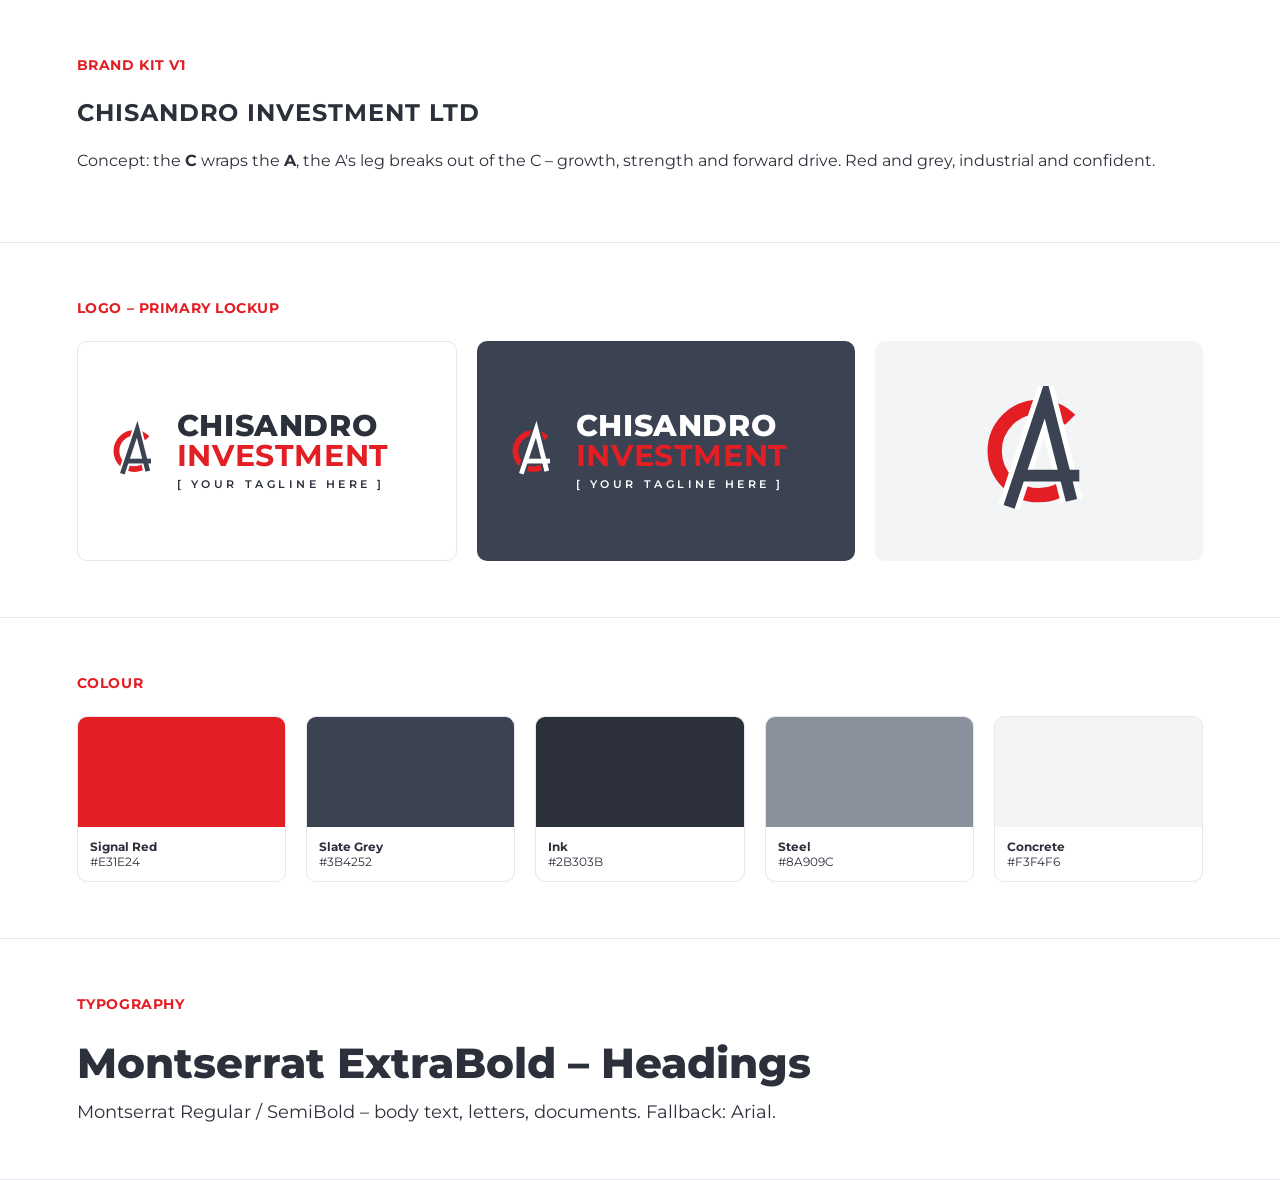
==== brand/brand-kit.html @ f700ce0a "Initial brand kit, letterhead, profile and website Co-Authored-By: Claude Sonnet 5.5 <noreply@anthro" ====
<!doctype html>
<html lang="en"><head><meta charset="utf-8"><meta name="viewport" content="width=device-width,initial-scale=1">
<title>Chisandro Investment LTD – Brand Kit</title>
<link href="https://fonts.googleapis.com/css2?family=Montserrat:wght@400;600;800&display=swap" rel="stylesheet">
<style>
:root{--red:#E31E24;--ink:#2B303B;--grey:#3B4252;--mid:#8A909C;--light:#F3F4F6}
*{box-sizing:border-box}body{margin:0;font-family:Montserrat,Arial,sans-serif;color:var(--ink);background:#fff}
section{padding:56px 6vw;border-bottom:1px solid #e5e7eb}
h1,h2{margin:0 0 24px;letter-spacing:.04em;text-transform:uppercase}h2{font-size:14px;color:var(--red)}
.row{display:flex;flex-wrap:wrap;gap:20px}
.box{flex:1 1 260px;min-height:220px;display:flex;align-items:center;justify-content:center;border-radius:10px;padding:30px}
.lock{display:flex;align-items:center;gap:16px}
.lock svg{width:90px;height:90px}
.name{font-weight:800;font-size:30px;line-height:1;letter-spacing:.02em}
.name b{color:var(--red)}
.sub{font-size:11px;letter-spacing:.32em;margin-top:6px;font-weight:600}
.sw{flex:1 1 150px;border-radius:10px;overflow:hidden;border:1px solid #e5e7eb}
.sw i{display:block;height:110px}.sw p{margin:0;padding:12px;font-size:12px}
</style></head><body>
<section><h2>Brand kit v1</h2><h1>Chisandro Investment LTD</h1><p>Concept: the <b>C</b> wraps the <b>A</b>, the A's leg breaks out of the C – growth, strength and forward drive. Red and grey, industrial and confident.</p></section>
<section><h2>Logo – primary lockup</h2>
<div class="row">
<div class="box" style="background:#fff;border:1px solid #e5e7eb">
 <div class="lock"><svg viewBox="0 0 200 200"><path d="M148 52 A68 68 0 1 0 148 148" fill="none" stroke="#E31E24" stroke-width="22"/><path d="M54 186 L110 18 L150 176" fill="none" stroke="#fff" stroke-width="34" stroke-miterlimit="10"/><path d="M54 186 L110 18 L150 176" fill="none" stroke="#3B4252" stroke-width="18" stroke-miterlimit="10"/><path d="M74 138 L162 138" stroke="#3B4252" stroke-width="18"/></svg>
 <div><div class="name">CHISANDRO <b>INVESTMENT</b></div><div class="sub">[ YOUR TAGLINE HERE ]</div></div></div></div>
<div class="box" style="background:var(--grey)">
 <div class="lock"><svg viewBox="0 0 200 200"><path d="M148 52 A68 68 0 1 0 148 148" fill="none" stroke="#E31E24" stroke-width="22"/><path d="M54 186 L110 18 L150 176" fill="none" stroke="#3B4252" stroke-width="34" stroke-miterlimit="10"/><path d="M54 186 L110 18 L150 176" fill="none" stroke="#fff" stroke-width="18" stroke-miterlimit="10"/><path d="M74 138 L162 138" stroke="#fff" stroke-width="18"/></svg>
 <div style="color:#fff"><div class="name">CHISANDRO <b>INVESTMENT</b></div><div class="sub">[ YOUR TAGLINE HERE ]</div></div></div></div>
<div class="box" style="background:var(--light)"><img src="logo-mark.svg" width="130" alt="mark"></div>
</div></section>
<section><h2>Colour</h2><div class="row">
<div class="sw"><i style="background:#E31E24"></i><p><b>Signal Red</b><br>#E31E24</p></div>
<div class="sw"><i style="background:#3B4252"></i><p><b>Slate Grey</b><br>#3B4252</p></div>
<div class="sw"><i style="background:#2B303B"></i><p><b>Ink</b><br>#2B303B</p></div>
<div class="sw"><i style="background:#8A909C"></i><p><b>Steel</b><br>#8A909C</p></div>
<div class="sw"><i style="background:#F3F4F6"></i><p><b>Concrete</b><br>#F3F4F6</p></div>
</div></section>
<section><h2>Typography</h2>
<p style="font-size:42px;font-weight:800;margin:0">Montserrat ExtraBold – Headings</p>
<p style="font-size:18px;margin:12px 0 0">Montserrat Regular / SemiBold – body text, letters, documents. Fallback: Arial.</p></section>
</body></html>
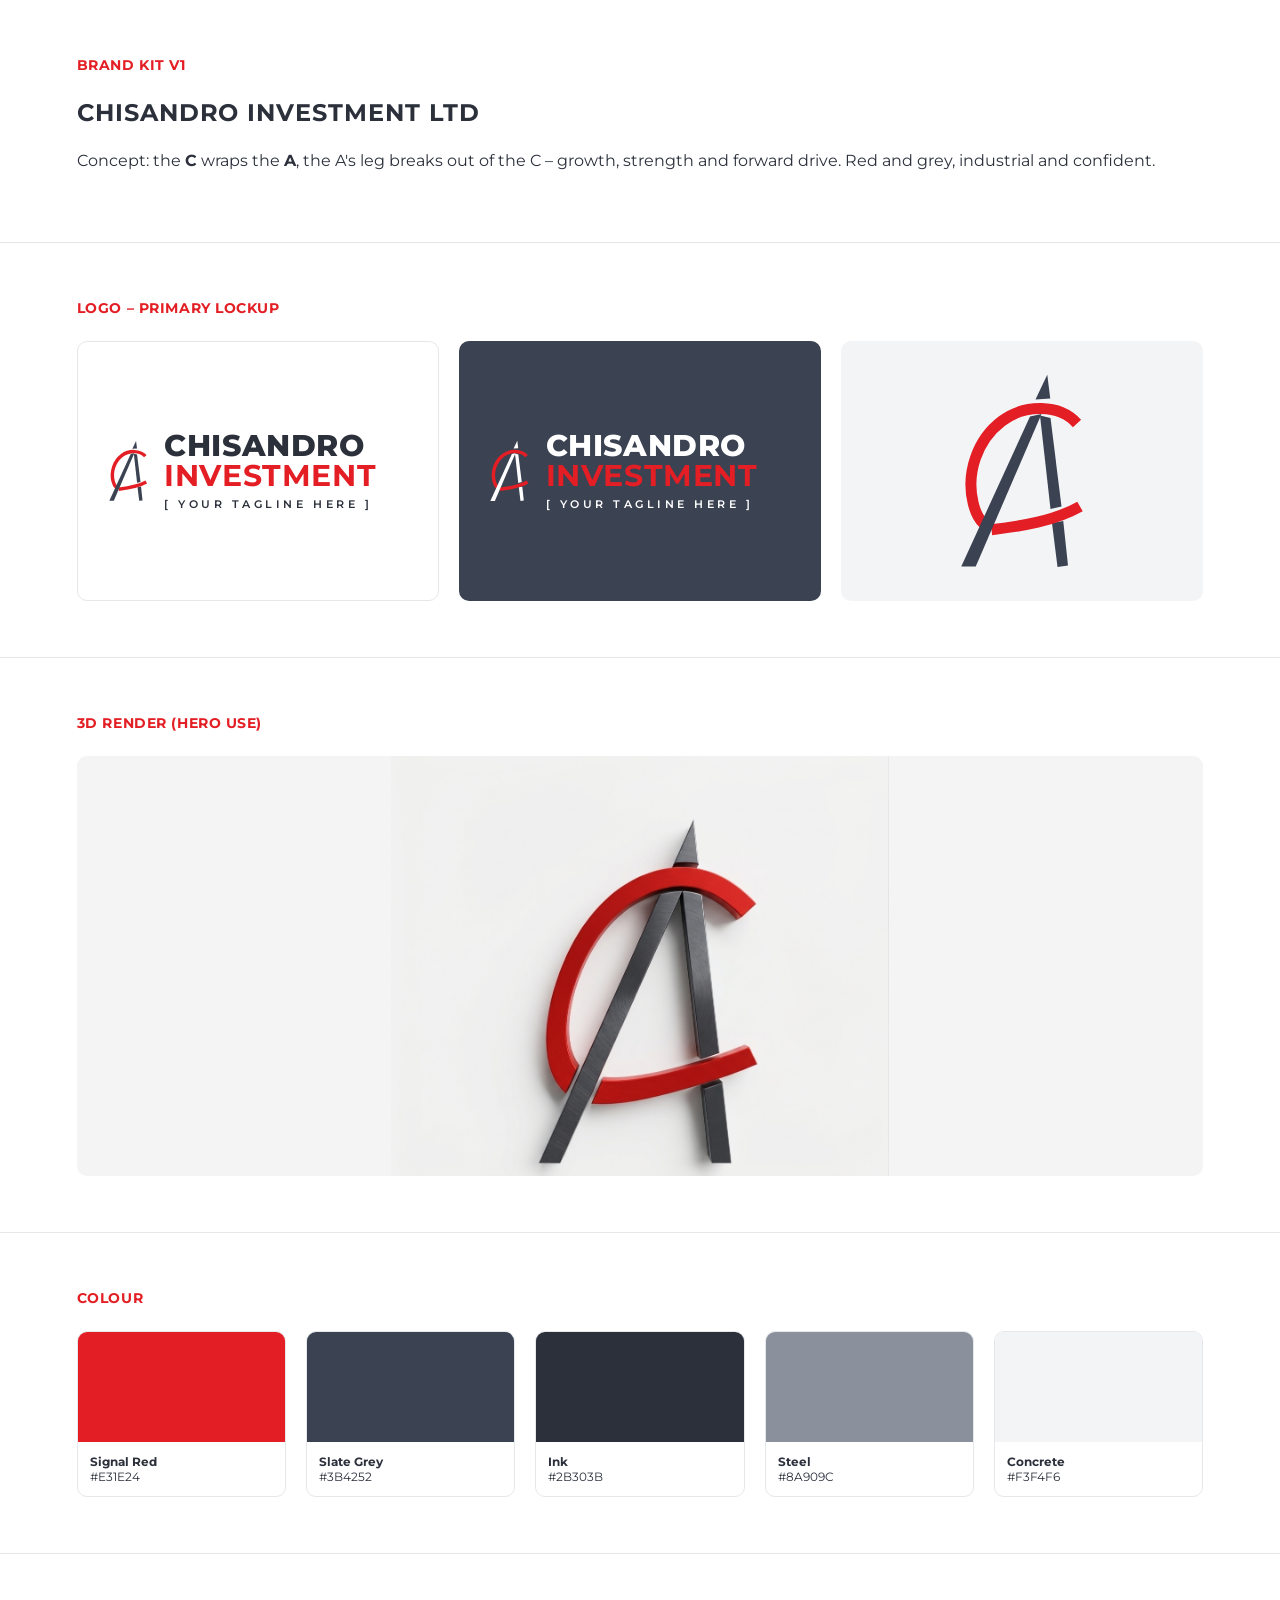
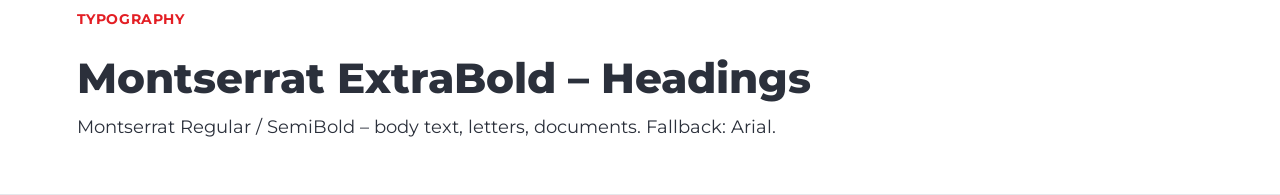
==== commit a8657a28: "New logo from 3D render: flat vector mark, brand kit render Co-Authored-By: Claude Sonnet 5.5 <norep" ====
--- a/brand/brand-kit.html
+++ b/brand/brand-kit.html
@@ -10,7 +10,7 @@
 .row{display:flex;flex-wrap:wrap;gap:20px}
 .box{flex:1 1 260px;min-height:220px;display:flex;align-items:center;justify-content:center;border-radius:10px;padding:30px}
 .lock{display:flex;align-items:center;gap:16px}
-.lock svg{width:90px;height:90px}
+.lock svg{width:70px;height:100px}
 .name{font-weight:800;font-size:30px;line-height:1;letter-spacing:.02em}
 .name b{color:var(--red)}
 .sub{font-size:11px;letter-spacing:.32em;margin-top:6px;font-weight:600}
@@ -21,13 +21,14 @@
 <section><h2>Logo – primary lockup</h2>
 <div class="row">
 <div class="box" style="background:#fff;border:1px solid #e5e7eb">
- <div class="lock"><svg viewBox="0 0 200 200"><path d="M148 52 A68 68 0 1 0 148 148" fill="none" stroke="#E31E24" stroke-width="22"/><path d="M54 186 L110 18 L150 176" fill="none" stroke="#fff" stroke-width="34" stroke-miterlimit="10"/><path d="M54 186 L110 18 L150 176" fill="none" stroke="#3B4252" stroke-width="18" stroke-miterlimit="10"/><path d="M74 138 L162 138" stroke="#3B4252" stroke-width="18"/></svg>
+ <div class="lock"><svg viewBox="320 130 520 800" preserveAspectRatio="xMidYMid meet"><polygon fill="#3B4252" points="652,308 694,318 738,672 694,682"/><polygon fill="#3B4252" points="700,738 745,730 764,908 722,914"/><path d="M800 340 C730 262 590 262 500 330 C400 405 355 540 385 660 C395 700 410 725 425 738" fill="none" stroke="#E31E24" stroke-width="44"/><path d="M458 765 C580 750 710 730 812 672" fill="none" stroke="#E31E24" stroke-width="44"/><polygon fill="#3B4252" points="612,312 658,302 395,912 337,912"/><polygon fill="#3B4252" points="681,145 693,240 634,244"/></svg>
  <div><div class="name">CHISANDRO <b>INVESTMENT</b></div><div class="sub">[ YOUR TAGLINE HERE ]</div></div></div></div>
 <div class="box" style="background:var(--grey)">
- <div class="lock"><svg viewBox="0 0 200 200"><path d="M148 52 A68 68 0 1 0 148 148" fill="none" stroke="#E31E24" stroke-width="22"/><path d="M54 186 L110 18 L150 176" fill="none" stroke="#3B4252" stroke-width="34" stroke-miterlimit="10"/><path d="M54 186 L110 18 L150 176" fill="none" stroke="#fff" stroke-width="18" stroke-miterlimit="10"/><path d="M74 138 L162 138" stroke="#fff" stroke-width="18"/></svg>
+ <div class="lock"><svg viewBox="320 130 520 800" preserveAspectRatio="xMidYMid meet"><polygon fill="#fff" points="652,308 694,318 738,672 694,682"/><polygon fill="#fff" points="700,738 745,730 764,908 722,914"/><path d="M800 340 C730 262 590 262 500 330 C400 405 355 540 385 660 C395 700 410 725 425 738" fill="none" stroke="#E31E24" stroke-width="44"/><path d="M458 765 C580 750 710 730 812 672" fill="none" stroke="#E31E24" stroke-width="44"/><polygon fill="#fff" points="612,312 658,302 395,912 337,912"/><polygon fill="#fff" points="681,145 693,240 634,244"/></svg>
  <div style="color:#fff"><div class="name">CHISANDRO <b>INVESTMENT</b></div><div class="sub">[ YOUR TAGLINE HERE ]</div></div></div></div>
 <div class="box" style="background:var(--light)"><img src="logo-mark.svg" width="130" alt="mark"></div>
 </div></section>
+<section><h2>3D render (hero use)</h2><div class="row"><div class="box" style="background:#f4f4f4;padding:0;overflow:hidden"><img src="logo-3d-render.jpg" alt="3D render of the Chisandro logo" style="max-width:100%;max-height:420px"></div></div></section>
 <section><h2>Colour</h2><div class="row">
 <div class="sw"><i style="background:#E31E24"></i><p><b>Signal Red</b><br>#E31E24</p></div>
 <div class="sw"><i style="background:#3B4252"></i><p><b>Slate Grey</b><br>#3B4252</p></div>
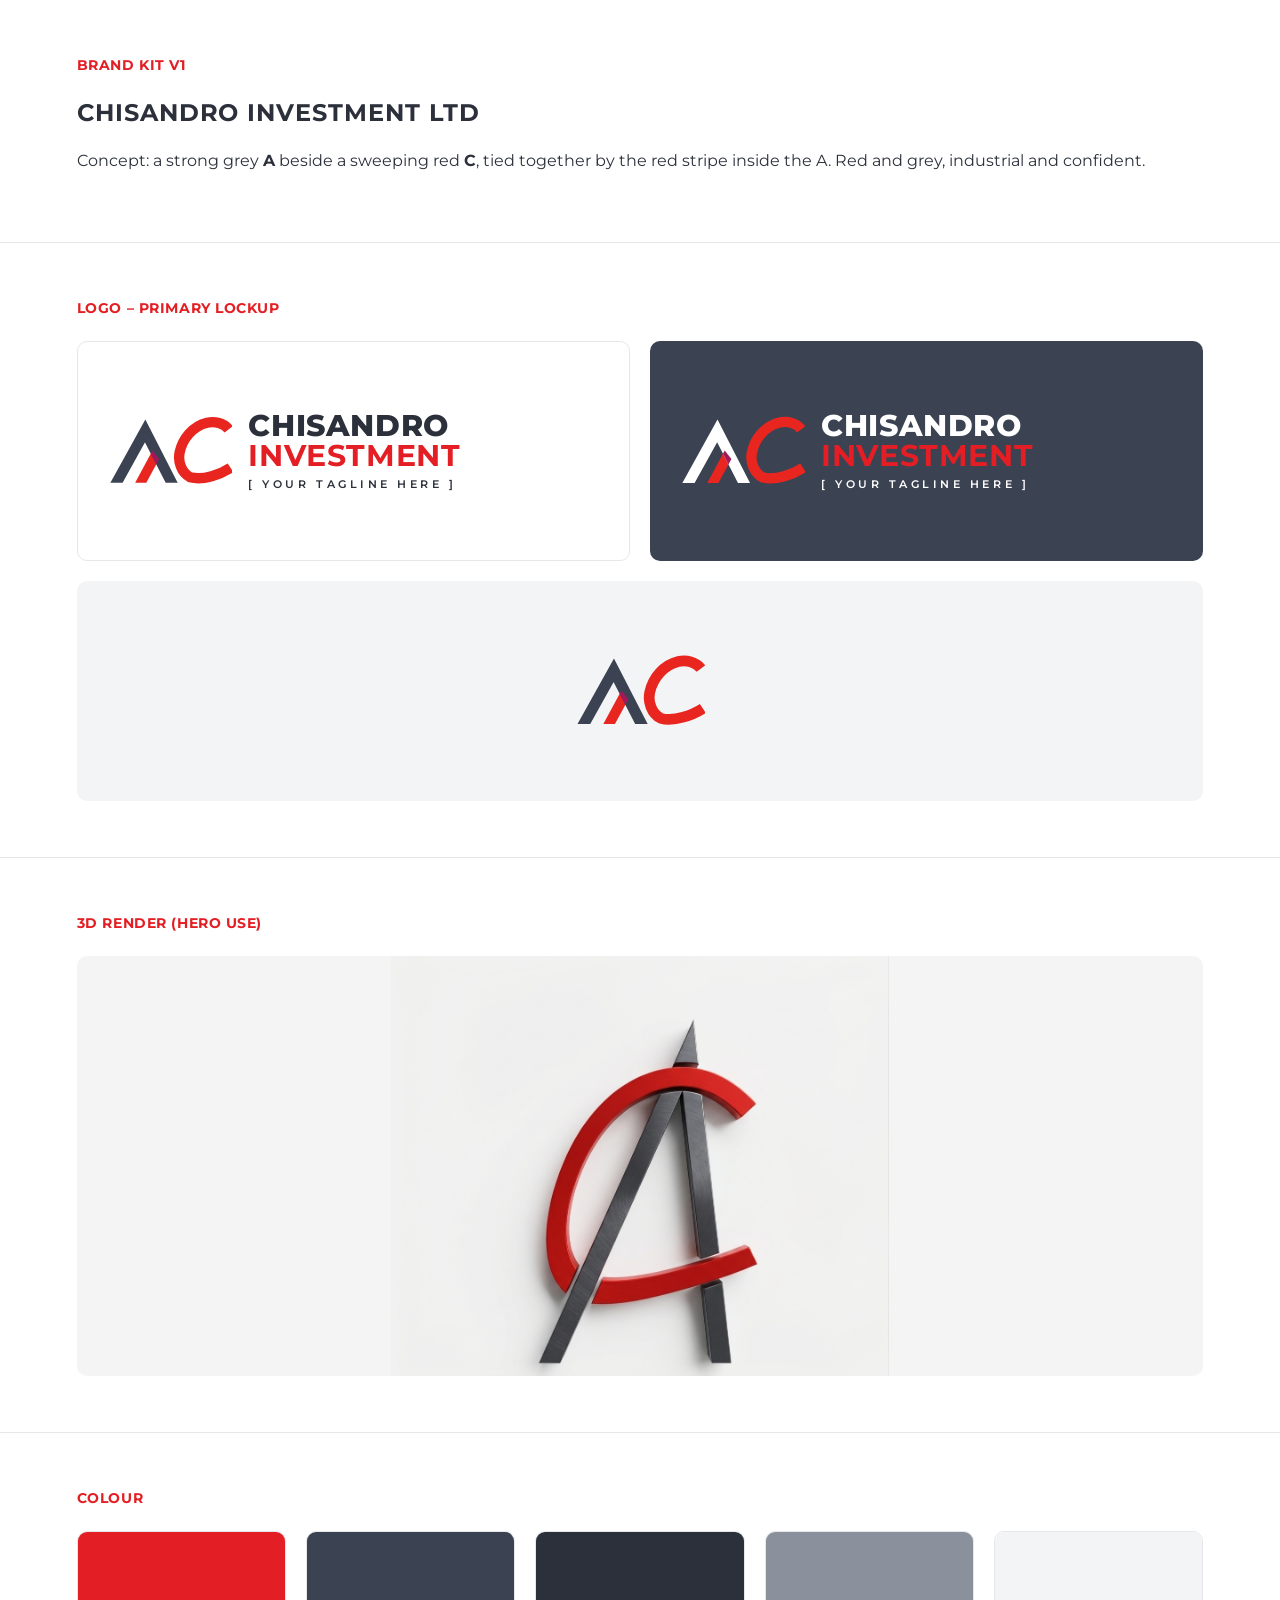
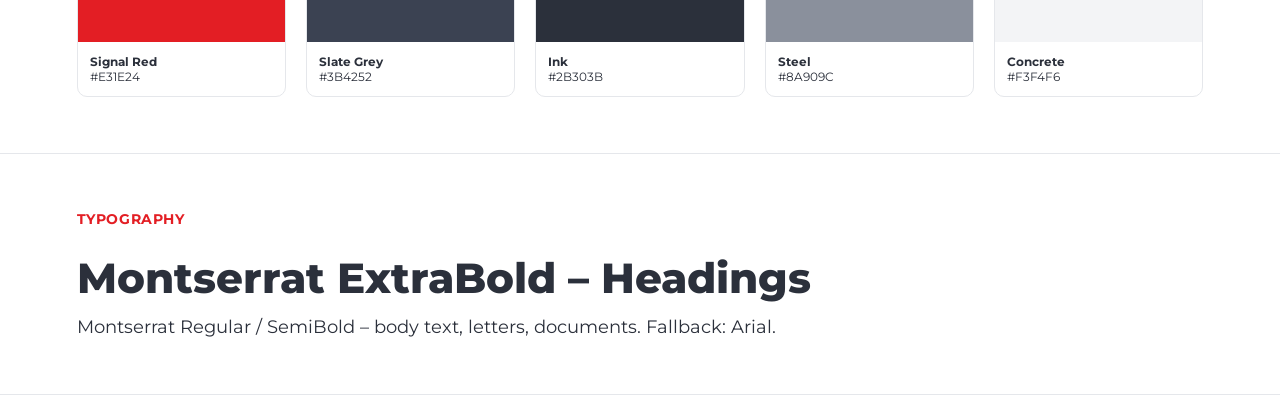
==== commit bedf736a: "Logo: grey A with red stripe, C reshaped from approved render Co-Authored-By: Claude Sonnet 5.5 <nor" ====
--- a/brand/brand-kit.html
+++ b/brand/brand-kit.html
@@ -10,21 +10,21 @@
 .row{display:flex;flex-wrap:wrap;gap:20px}
 .box{flex:1 1 260px;min-height:220px;display:flex;align-items:center;justify-content:center;border-radius:10px;padding:30px}
 .lock{display:flex;align-items:center;gap:16px}
-.lock svg{width:70px;height:100px}
+.lock svg{width:150px;height:86px}
 .name{font-weight:800;font-size:30px;line-height:1;letter-spacing:.02em}
 .name b{color:var(--red)}
 .sub{font-size:11px;letter-spacing:.32em;margin-top:6px;font-weight:600}
 .sw{flex:1 1 150px;border-radius:10px;overflow:hidden;border:1px solid #e5e7eb}
 .sw i{display:block;height:110px}.sw p{margin:0;padding:12px;font-size:12px}
 </style></head><body>
-<section><h2>Brand kit v1</h2><h1>Chisandro Investment LTD</h1><p>Concept: the <b>C</b> wraps the <b>A</b>, the A's leg breaks out of the C – growth, strength and forward drive. Red and grey, industrial and confident.</p></section>
+<section><h2>Brand kit v1</h2><h1>Chisandro Investment LTD</h1><p>Concept: a strong grey <b>A</b> beside a sweeping red <b>C</b>, tied together by the red stripe inside the A. Red and grey, industrial and confident.</p></section>
 <section><h2>Logo – primary lockup</h2>
 <div class="row">
 <div class="box" style="background:#fff;border:1px solid #e5e7eb">
- <div class="lock"><svg viewBox="320 130 520 800" preserveAspectRatio="xMidYMid meet"><polygon fill="#3B4252" points="652,308 694,318 738,672 694,682"/><polygon fill="#3B4252" points="700,738 745,730 764,908 722,914"/><path d="M800 340 C730 262 590 262 500 330 C400 405 355 540 385 660 C395 700 410 725 425 738" fill="none" stroke="#E31E24" stroke-width="44"/><path d="M458 765 C580 750 710 730 812 672" fill="none" stroke="#E31E24" stroke-width="44"/><polygon fill="#3B4252" points="612,312 658,302 395,912 337,912"/><polygon fill="#3B4252" points="681,145 693,240 634,244"/></svg>
+ <div class="lock"><svg viewBox="100 50 560 320" preserveAspectRatio="xMidYMid meet"><defs><clipPath id="cbr0"><rect x="0" y="0" width="800" height="353"/></clipPath><mask id="mbr0"><path d="M127.5 372 L267 120 L396 372" fill="none" stroke="#fff" stroke-width="48" stroke-miterlimit="10"/></mask></defs><polygon fill="#E8261F" points="222,353 272,353 330,246 300,208"/><g clip-path="url(#cbr0)"><path d="M127.5 372 L267 120 L396 372" fill="none" stroke="#3B4252" stroke-width="48" stroke-miterlimit="10"/></g><polygon fill="#A3185A" points="222,353 272,353 330,246 300,208" mask="url(#mbr0)"/><g transform="matrix(0.58 0 0 0.58 232 -46)" fill="none" stroke="#E8261F"><path d="M708 274 C670 225 600 208 540 222 C430 248 350 345 328 450 C312 520 340 610 410 645 C510 672 650 620 722 572" stroke-width="80"/></g></svg>
  <div><div class="name">CHISANDRO <b>INVESTMENT</b></div><div class="sub">[ YOUR TAGLINE HERE ]</div></div></div></div>
 <div class="box" style="background:var(--grey)">
- <div class="lock"><svg viewBox="320 130 520 800" preserveAspectRatio="xMidYMid meet"><polygon fill="#fff" points="652,308 694,318 738,672 694,682"/><polygon fill="#fff" points="700,738 745,730 764,908 722,914"/><path d="M800 340 C730 262 590 262 500 330 C400 405 355 540 385 660 C395 700 410 725 425 738" fill="none" stroke="#E31E24" stroke-width="44"/><path d="M458 765 C580 750 710 730 812 672" fill="none" stroke="#E31E24" stroke-width="44"/><polygon fill="#fff" points="612,312 658,302 395,912 337,912"/><polygon fill="#fff" points="681,145 693,240 634,244"/></svg>
+ <div class="lock"><svg viewBox="100 50 560 320" preserveAspectRatio="xMidYMid meet"><defs><clipPath id="cbr1"><rect x="0" y="0" width="800" height="353"/></clipPath><mask id="mbr1"><path d="M127.5 372 L267 120 L396 372" fill="none" stroke="#fff" stroke-width="48" stroke-miterlimit="10"/></mask></defs><polygon fill="#E8261F" points="222,353 272,353 330,246 300,208"/><g clip-path="url(#cbr1)"><path d="M127.5 372 L267 120 L396 372" fill="none" stroke="#fff" stroke-width="48" stroke-miterlimit="10"/></g><polygon fill="#A3185A" points="222,353 272,353 330,246 300,208" mask="url(#mbr1)"/><g transform="matrix(0.58 0 0 0.58 232 -46)" fill="none" stroke="#E8261F"><path d="M708 274 C670 225 600 208 540 222 C430 248 350 345 328 450 C312 520 340 610 410 645 C510 672 650 620 722 572" stroke-width="80"/></g></svg>
  <div style="color:#fff"><div class="name">CHISANDRO <b>INVESTMENT</b></div><div class="sub">[ YOUR TAGLINE HERE ]</div></div></div></div>
 <div class="box" style="background:var(--light)"><img src="logo-mark.svg" width="130" alt="mark"></div>
 </div></section>
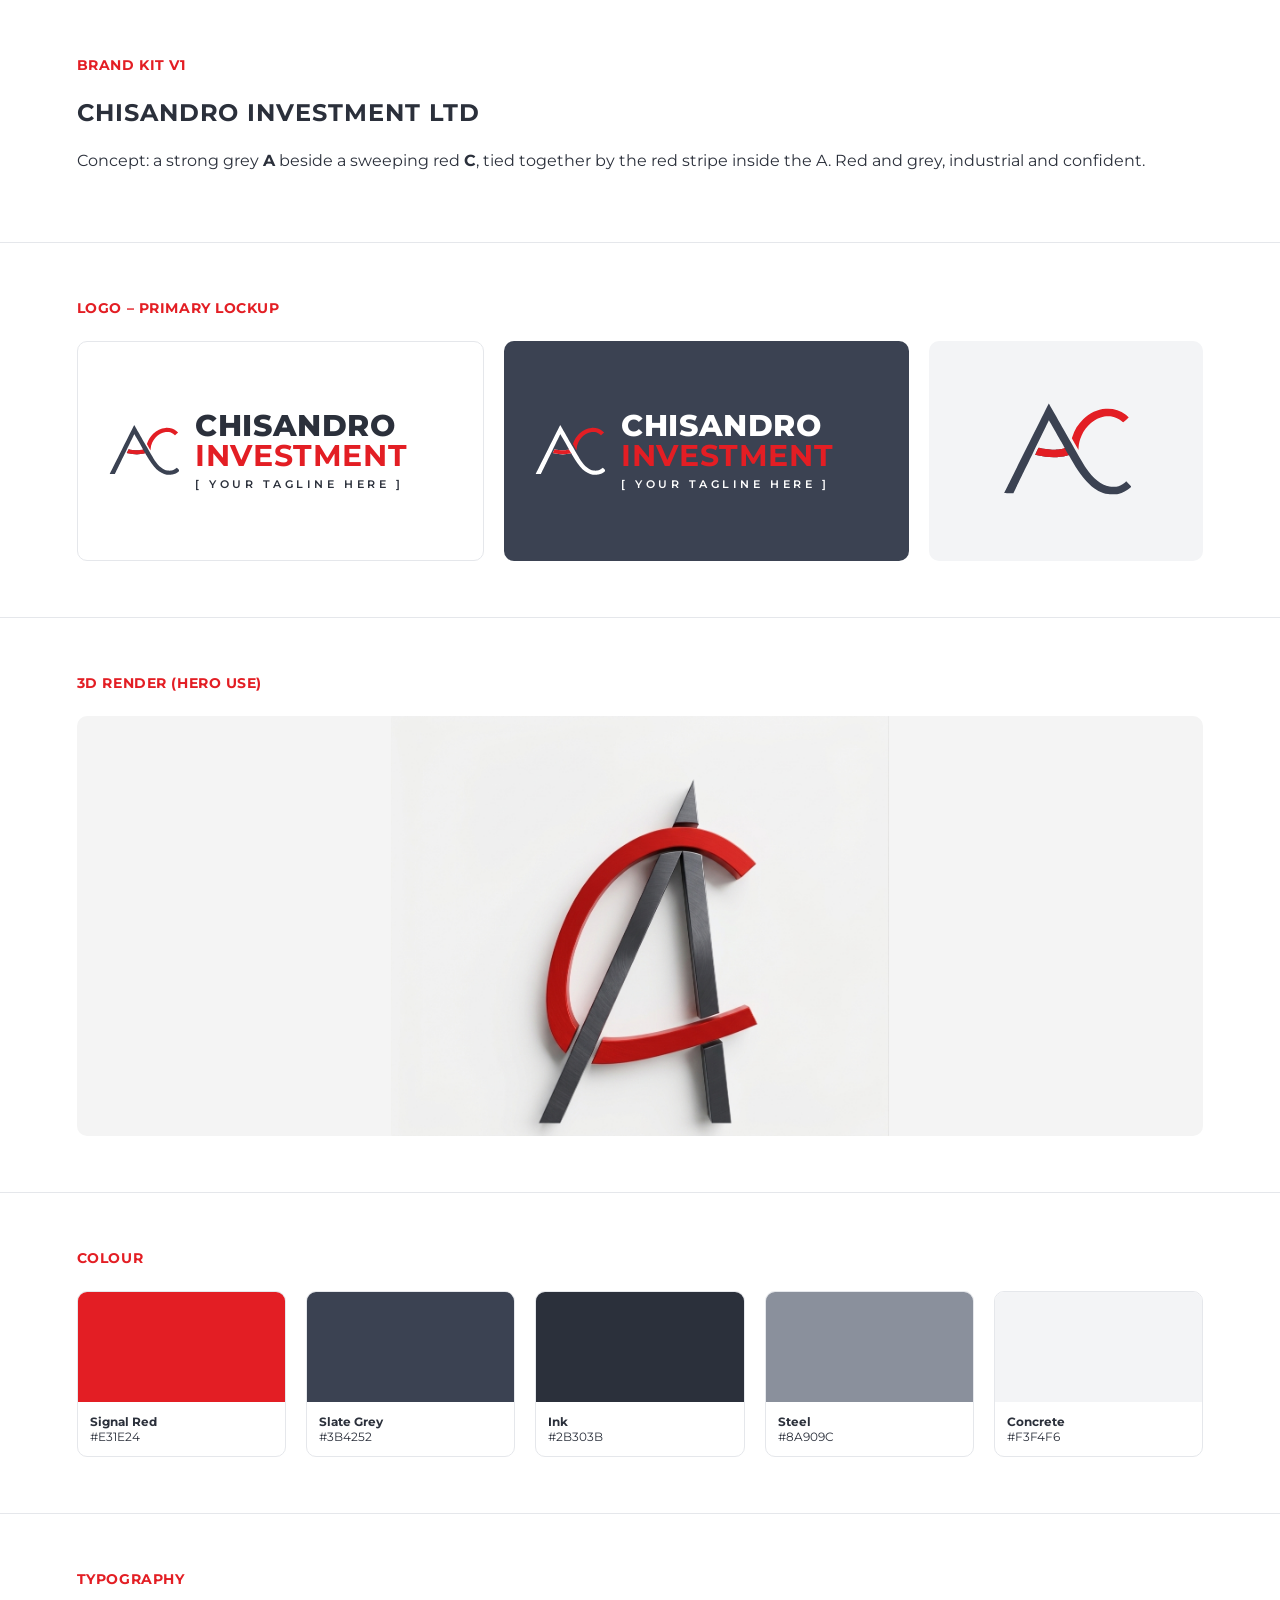
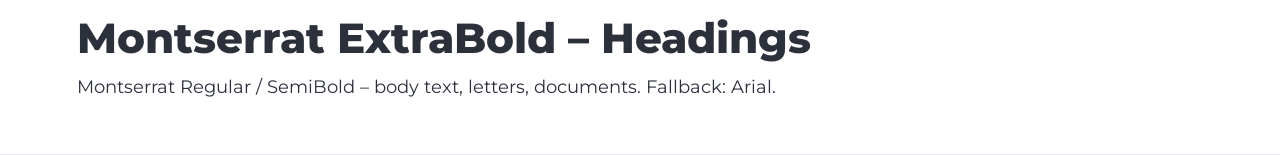
==== commit 5bd6f6b6: "New traced AC logo, 3D logo on Home, Logo editor page Co-Authored-By: Claude Sonnet 5.5 <noreply@ant" ====
--- a/brand/brand-kit.html
+++ b/brand/brand-kit.html
@@ -10,7 +10,7 @@
 .row{display:flex;flex-wrap:wrap;gap:20px}
 .box{flex:1 1 260px;min-height:220px;display:flex;align-items:center;justify-content:center;border-radius:10px;padding:30px}
 .lock{display:flex;align-items:center;gap:16px}
-.lock svg{width:150px;height:86px}
+.lock svg{width:117px;height:86px}
 .name{font-weight:800;font-size:30px;line-height:1;letter-spacing:.02em}
 .name b{color:var(--red)}
 .sub{font-size:11px;letter-spacing:.32em;margin-top:6px;font-weight:600}
@@ -21,10 +21,10 @@
 <section><h2>Logo – primary lockup</h2>
 <div class="row">
 <div class="box" style="background:#fff;border:1px solid #e5e7eb">
- <div class="lock"><svg viewBox="100 50 560 320" preserveAspectRatio="xMidYMid meet"><defs><clipPath id="cbr0"><rect x="0" y="0" width="800" height="353"/></clipPath><mask id="mbr0"><path d="M127.5 372 L267 120 L396 372" fill="none" stroke="#fff" stroke-width="48" stroke-miterlimit="10"/></mask></defs><polygon fill="#E8261F" points="222,353 272,353 330,246 300,208"/><g clip-path="url(#cbr0)"><path d="M127.5 372 L267 120 L396 372" fill="none" stroke="#3B4252" stroke-width="48" stroke-miterlimit="10"/></g><polygon fill="#A3185A" points="222,353 272,353 330,246 300,208" mask="url(#mbr0)"/><g transform="matrix(0.58 0 0 0.58 232 -46)" fill="none" stroke="#E8261F"><path d="M708 274 C670 225 600 208 540 222 C430 248 350 345 328 450 C312 520 340 610 410 645 C510 672 650 620 722 572" stroke-width="80"/></g></svg>
+ <div class="lock"><svg viewBox="150 185 760 560" preserveAspectRatio="xMidYMid meet" xmlns="http://www.w3.org/2000/svg"><defs><clipPath id="lg1"><polygon points="338,506 372,436 514.3,436 554.8,506"/></clipPath></defs><path d="M 775.81955,716.42715 C 698.46466,703.93404 632.58892,641.40036 558.31828,509.96032 c -5.12786,-9.075 -9.88654,-17.42857 -10.57485,-18.56349 -1.25135,-2.06329 -1.25283,-2.06316 -14.39615,1.23399 -49.59731,12.44202 -111.99165,11.43238 -171.20642,-2.77039 l -12.65279,-3.0348 5.76192,-12.18265 c 11.69632,-24.72999 13.99491,-28.83237 15.8325,-28.25691 20.80708,6.51596 73.04847,12.52501 96.15875,11.06063 21.57009,-1.3668 56.05241,-6.60195 56.05241,-8.50996 0,-0.38118 -8.70317,-15.94431 -19.34037,-34.58474 -10.63721,-18.64042 -31.44294,-55.15418 -46.23496,-81.14168 -14.79202,-25.9875 -27.23886,-47.25 -27.65963,-47.25 -0.42077,0 -0.76504,0.38732 -0.76504,0.86072 0,0.47339 -8.15014,17.46089 -18.11143,37.75 -9.96129,20.2891 -27.46375,56.01428 -38.89435,79.38928 -11.4306,23.375 -28.29812,57.8 -37.48337,76.5 -9.18525,18.7 -32.13762,65.725 -51.00526,104.5 -18.86764,38.775 -40.39442,82.9875 -47.83729,98.25 l -13.53249,27.75 h -27.15124 c -15.39326,0 -27.00688,-0.3844 -26.8179,-0.88764 1.24499,-3.31533 260.43153,-522.11236 260.84284,-522.11236 0.41416,0 104.16432,180.9675 133.56898,232.97935 40.6724,71.94255 69.84128,121.69475 82.97118,141.52065 41.56791,62.76676 89.0575,100.57636 138.37413,110.16878 10.04837,1.95447 30.55322,2.18057 39.75669,0.43837 18.49431,-3.50093 35.13777,-11.65665 51.0462,-25.01394 l 7.09253,-5.95514 15.27428,15.55481 15.2743,15.55481 -5.3114,4.62616 c -23.20201,20.20863 -44.82544,31.43781 -71.79035,37.28117 -12.84264,2.78303 -46.10782,3.51349 -59.74015,1.31181 z" fill="#3B4252"/><path d="M 775.81955,716.42715 C 698.46466,703.93404 632.58892,641.40036 558.31828,509.96032 c -5.12786,-9.075 -9.88654,-17.42857 -10.57485,-18.56349 -1.25135,-2.06329 -1.25283,-2.06316 -14.39615,1.23399 -49.59731,12.44202 -111.99165,11.43238 -171.20642,-2.77039 l -12.65279,-3.0348 5.76192,-12.18265 c 11.69632,-24.72999 13.99491,-28.83237 15.8325,-28.25691 20.80708,6.51596 73.04847,12.52501 96.15875,11.06063 21.57009,-1.3668 56.05241,-6.60195 56.05241,-8.50996 0,-0.38118 -8.70317,-15.94431 -19.34037,-34.58474 -10.63721,-18.64042 -31.44294,-55.15418 -46.23496,-81.14168 -14.79202,-25.9875 -27.23886,-47.25 -27.65963,-47.25 -0.42077,0 -0.76504,0.38732 -0.76504,0.86072 0,0.47339 -8.15014,17.46089 -18.11143,37.75 -9.96129,20.2891 -27.46375,56.01428 -38.89435,79.38928 -11.4306,23.375 -28.29812,57.8 -37.48337,76.5 -9.18525,18.7 -32.13762,65.725 -51.00526,104.5 -18.86764,38.775 -40.39442,82.9875 -47.83729,98.25 l -13.53249,27.75 h -27.15124 c -15.39326,0 -27.00688,-0.3844 -26.8179,-0.88764 1.24499,-3.31533 260.43153,-522.11236 260.84284,-522.11236 0.41416,0 104.16432,180.9675 133.56898,232.97935 40.6724,71.94255 69.84128,121.69475 82.97118,141.52065 41.56791,62.76676 89.0575,100.57636 138.37413,110.16878 10.04837,1.95447 30.55322,2.18057 39.75669,0.43837 18.49431,-3.50093 35.13777,-11.65665 51.0462,-25.01394 l 7.09253,-5.95514 15.27428,15.55481 15.2743,15.55481 -5.3114,4.62616 c -23.20201,20.20863 -44.82544,31.43781 -71.79035,37.28117 -12.84264,2.78303 -46.10782,3.51349 -59.74015,1.31181 z" fill="#E31E24" clip-path="url(#lg1)"/><path d="M 598.40409,450.96032 c -6.95368,-11.88107 -14.02176,-24.18702 -24.469,-42.60198 l -9.70234,-17.10199 2.64569,-8.39801 c 12.41749,-39.41594 33.59708,-73.5395 63.59607,-102.46302 38.67589,-37.28935 82.28697,-57.71326 131.15527,-61.42256 42.725,-3.243 84.55372,8.57714 116.05981,32.79669 6.75634,5.19377 18.60406,16.08676 18.60406,17.10488 0,0.69401 -29.42294,27.05312 -31.78134,28.47191 -0.82632,0.49712 -3.84475,-1.4079 -8.5,-5.3646 -17.30722,-14.71016 -37.39191,-24.32422 -58.71866,-28.10722 -10.43102,-1.85029 -32.377,-1.60749 -44,0.48678 -54.98512,9.90743 -107.31246,53.90537 -132.5397,111.4422 -10.59388,24.1619 -16.06706,46.47374 -17.33241,70.65692 l -0.62789,12 z" fill="#E31E24"/></svg>
  <div><div class="name">CHISANDRO <b>INVESTMENT</b></div><div class="sub">[ YOUR TAGLINE HERE ]</div></div></div></div>
 <div class="box" style="background:var(--grey)">
- <div class="lock"><svg viewBox="100 50 560 320" preserveAspectRatio="xMidYMid meet"><defs><clipPath id="cbr1"><rect x="0" y="0" width="800" height="353"/></clipPath><mask id="mbr1"><path d="M127.5 372 L267 120 L396 372" fill="none" stroke="#fff" stroke-width="48" stroke-miterlimit="10"/></mask></defs><polygon fill="#E8261F" points="222,353 272,353 330,246 300,208"/><g clip-path="url(#cbr1)"><path d="M127.5 372 L267 120 L396 372" fill="none" stroke="#fff" stroke-width="48" stroke-miterlimit="10"/></g><polygon fill="#A3185A" points="222,353 272,353 330,246 300,208" mask="url(#mbr1)"/><g transform="matrix(0.58 0 0 0.58 232 -46)" fill="none" stroke="#E8261F"><path d="M708 274 C670 225 600 208 540 222 C430 248 350 345 328 450 C312 520 340 610 410 645 C510 672 650 620 722 572" stroke-width="80"/></g></svg>
+ <div class="lock"><svg viewBox="150 185 760 560" preserveAspectRatio="xMidYMid meet" xmlns="http://www.w3.org/2000/svg"><defs><clipPath id="lg2"><polygon points="338,506 372,436 514.3,436 554.8,506"/></clipPath></defs><path d="M 775.81955,716.42715 C 698.46466,703.93404 632.58892,641.40036 558.31828,509.96032 c -5.12786,-9.075 -9.88654,-17.42857 -10.57485,-18.56349 -1.25135,-2.06329 -1.25283,-2.06316 -14.39615,1.23399 -49.59731,12.44202 -111.99165,11.43238 -171.20642,-2.77039 l -12.65279,-3.0348 5.76192,-12.18265 c 11.69632,-24.72999 13.99491,-28.83237 15.8325,-28.25691 20.80708,6.51596 73.04847,12.52501 96.15875,11.06063 21.57009,-1.3668 56.05241,-6.60195 56.05241,-8.50996 0,-0.38118 -8.70317,-15.94431 -19.34037,-34.58474 -10.63721,-18.64042 -31.44294,-55.15418 -46.23496,-81.14168 -14.79202,-25.9875 -27.23886,-47.25 -27.65963,-47.25 -0.42077,0 -0.76504,0.38732 -0.76504,0.86072 0,0.47339 -8.15014,17.46089 -18.11143,37.75 -9.96129,20.2891 -27.46375,56.01428 -38.89435,79.38928 -11.4306,23.375 -28.29812,57.8 -37.48337,76.5 -9.18525,18.7 -32.13762,65.725 -51.00526,104.5 -18.86764,38.775 -40.39442,82.9875 -47.83729,98.25 l -13.53249,27.75 h -27.15124 c -15.39326,0 -27.00688,-0.3844 -26.8179,-0.88764 1.24499,-3.31533 260.43153,-522.11236 260.84284,-522.11236 0.41416,0 104.16432,180.9675 133.56898,232.97935 40.6724,71.94255 69.84128,121.69475 82.97118,141.52065 41.56791,62.76676 89.0575,100.57636 138.37413,110.16878 10.04837,1.95447 30.55322,2.18057 39.75669,0.43837 18.49431,-3.50093 35.13777,-11.65665 51.0462,-25.01394 l 7.09253,-5.95514 15.27428,15.55481 15.2743,15.55481 -5.3114,4.62616 c -23.20201,20.20863 -44.82544,31.43781 -71.79035,37.28117 -12.84264,2.78303 -46.10782,3.51349 -59.74015,1.31181 z" fill="#FFFFFF"/><path d="M 775.81955,716.42715 C 698.46466,703.93404 632.58892,641.40036 558.31828,509.96032 c -5.12786,-9.075 -9.88654,-17.42857 -10.57485,-18.56349 -1.25135,-2.06329 -1.25283,-2.06316 -14.39615,1.23399 -49.59731,12.44202 -111.99165,11.43238 -171.20642,-2.77039 l -12.65279,-3.0348 5.76192,-12.18265 c 11.69632,-24.72999 13.99491,-28.83237 15.8325,-28.25691 20.80708,6.51596 73.04847,12.52501 96.15875,11.06063 21.57009,-1.3668 56.05241,-6.60195 56.05241,-8.50996 0,-0.38118 -8.70317,-15.94431 -19.34037,-34.58474 -10.63721,-18.64042 -31.44294,-55.15418 -46.23496,-81.14168 -14.79202,-25.9875 -27.23886,-47.25 -27.65963,-47.25 -0.42077,0 -0.76504,0.38732 -0.76504,0.86072 0,0.47339 -8.15014,17.46089 -18.11143,37.75 -9.96129,20.2891 -27.46375,56.01428 -38.89435,79.38928 -11.4306,23.375 -28.29812,57.8 -37.48337,76.5 -9.18525,18.7 -32.13762,65.725 -51.00526,104.5 -18.86764,38.775 -40.39442,82.9875 -47.83729,98.25 l -13.53249,27.75 h -27.15124 c -15.39326,0 -27.00688,-0.3844 -26.8179,-0.88764 1.24499,-3.31533 260.43153,-522.11236 260.84284,-522.11236 0.41416,0 104.16432,180.9675 133.56898,232.97935 40.6724,71.94255 69.84128,121.69475 82.97118,141.52065 41.56791,62.76676 89.0575,100.57636 138.37413,110.16878 10.04837,1.95447 30.55322,2.18057 39.75669,0.43837 18.49431,-3.50093 35.13777,-11.65665 51.0462,-25.01394 l 7.09253,-5.95514 15.27428,15.55481 15.2743,15.55481 -5.3114,4.62616 c -23.20201,20.20863 -44.82544,31.43781 -71.79035,37.28117 -12.84264,2.78303 -46.10782,3.51349 -59.74015,1.31181 z" fill="#E31E24" clip-path="url(#lg2)"/><path d="M 598.40409,450.96032 c -6.95368,-11.88107 -14.02176,-24.18702 -24.469,-42.60198 l -9.70234,-17.10199 2.64569,-8.39801 c 12.41749,-39.41594 33.59708,-73.5395 63.59607,-102.46302 38.67589,-37.28935 82.28697,-57.71326 131.15527,-61.42256 42.725,-3.243 84.55372,8.57714 116.05981,32.79669 6.75634,5.19377 18.60406,16.08676 18.60406,17.10488 0,0.69401 -29.42294,27.05312 -31.78134,28.47191 -0.82632,0.49712 -3.84475,-1.4079 -8.5,-5.3646 -17.30722,-14.71016 -37.39191,-24.32422 -58.71866,-28.10722 -10.43102,-1.85029 -32.377,-1.60749 -44,0.48678 -54.98512,9.90743 -107.31246,53.90537 -132.5397,111.4422 -10.59388,24.1619 -16.06706,46.47374 -17.33241,70.65692 l -0.62789,12 z" fill="#E31E24"/></svg>
  <div style="color:#fff"><div class="name">CHISANDRO <b>INVESTMENT</b></div><div class="sub">[ YOUR TAGLINE HERE ]</div></div></div></div>
 <div class="box" style="background:var(--light)"><img src="logo-mark.svg" width="130" alt="mark"></div>
 </div></section>
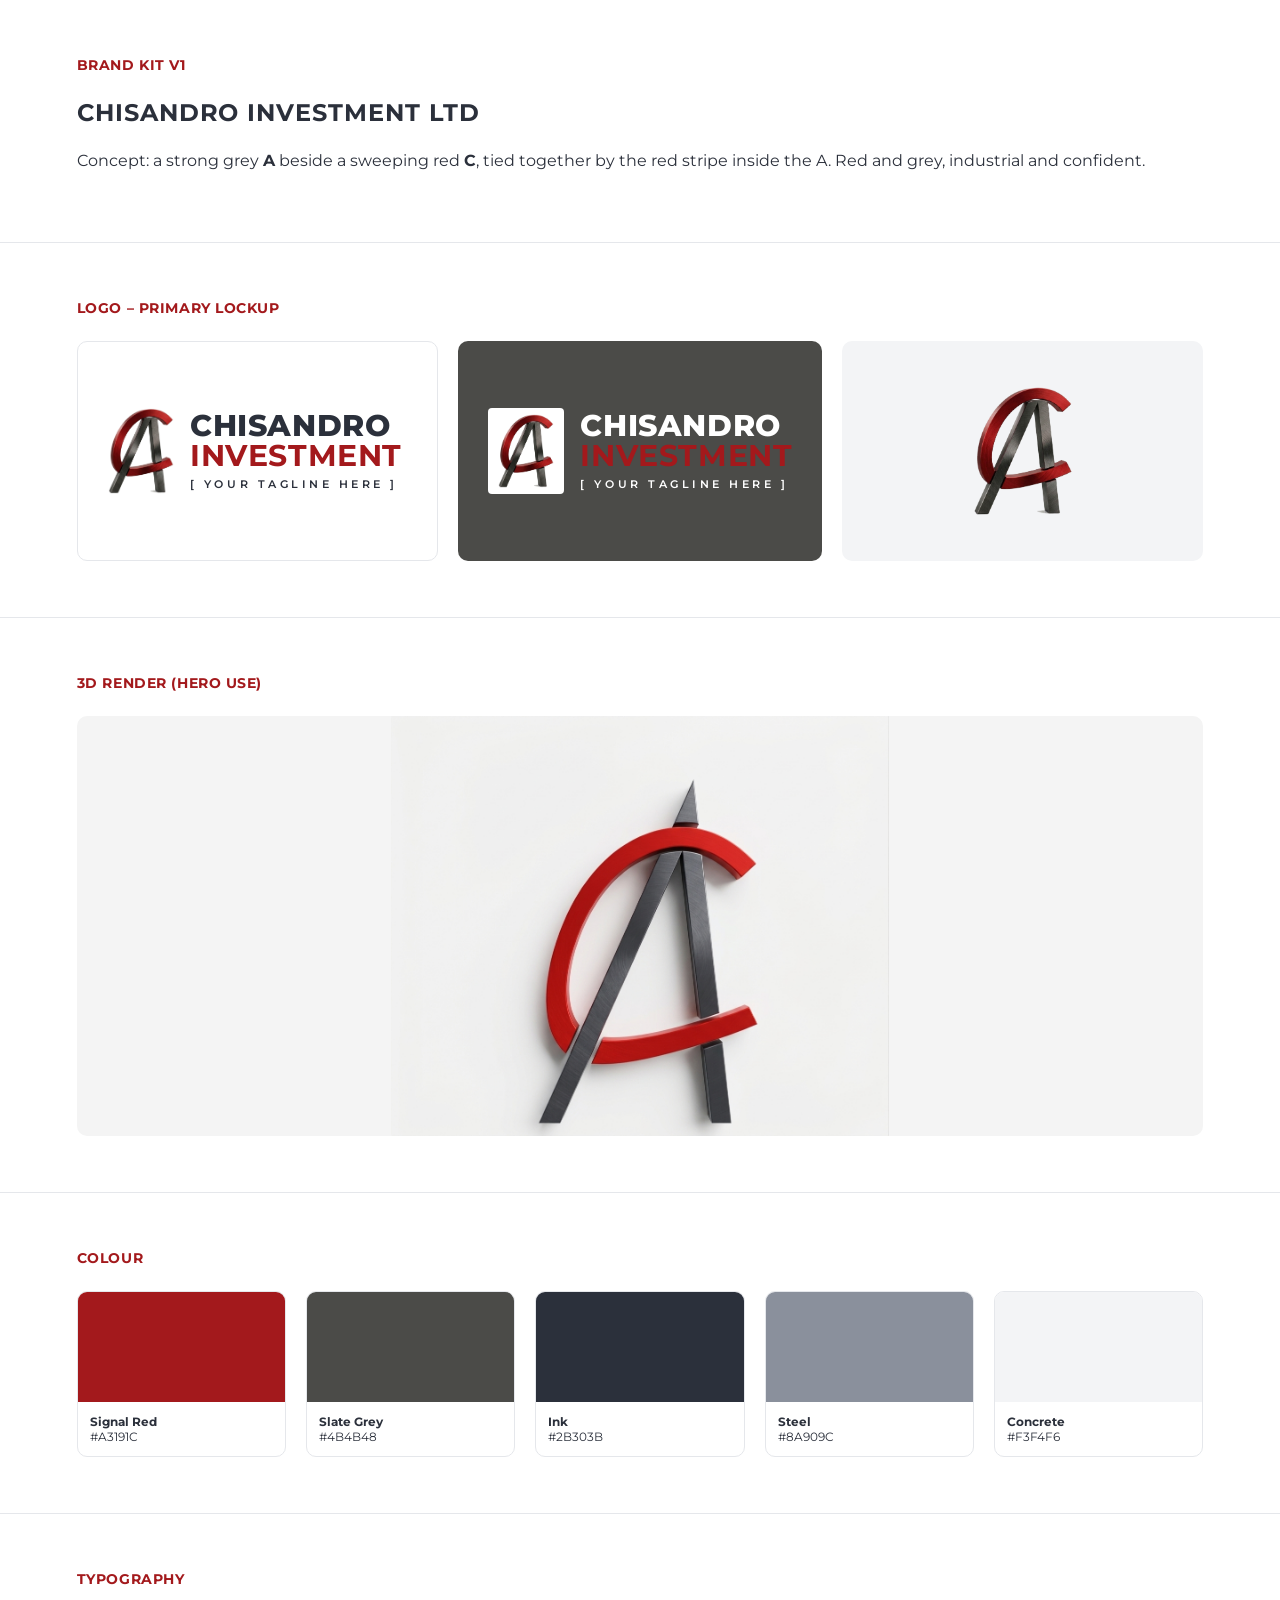
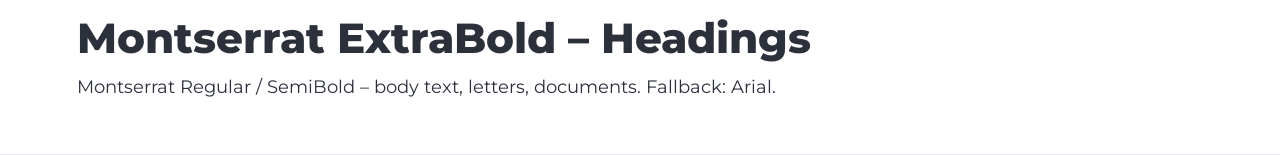
==== commit fc96aabb: "Switch to the new 3D AC logo and official red/charcoal colours; letterhead with contact details Co-A" ====
--- a/brand/brand-kit.html
+++ b/brand/brand-kit.html
@@ -3,14 +3,14 @@
 <title>Chisandro Investment LTD – Brand Kit</title>
 <link href="https://fonts.googleapis.com/css2?family=Montserrat:wght@400;600;800&display=swap" rel="stylesheet">
 <style>
-:root{--red:#E31E24;--ink:#2B303B;--grey:#3B4252;--mid:#8A909C;--light:#F3F4F6}
+:root{--red:#A3191C;--ink:#2B303B;--grey:#4B4B48;--mid:#8A909C;--light:#F3F4F6}
 *{box-sizing:border-box}body{margin:0;font-family:Montserrat,Arial,sans-serif;color:var(--ink);background:#fff}
 section{padding:56px 6vw;border-bottom:1px solid #e5e7eb}
 h1,h2{margin:0 0 24px;letter-spacing:.04em;text-transform:uppercase}h2{font-size:14px;color:var(--red)}
 .row{display:flex;flex-wrap:wrap;gap:20px}
 .box{flex:1 1 260px;min-height:220px;display:flex;align-items:center;justify-content:center;border-radius:10px;padding:30px}
 .lock{display:flex;align-items:center;gap:16px}
-.lock svg{width:117px;height:86px}
+.lock img{height:86px;width:auto}
 .name{font-weight:800;font-size:30px;line-height:1;letter-spacing:.02em}
 .name b{color:var(--red)}
 .sub{font-size:11px;letter-spacing:.32em;margin-top:6px;font-weight:600}
@@ -21,17 +21,17 @@
 <section><h2>Logo – primary lockup</h2>
 <div class="row">
 <div class="box" style="background:#fff;border:1px solid #e5e7eb">
- <div class="lock"><svg viewBox="150 185 760 560" preserveAspectRatio="xMidYMid meet" xmlns="http://www.w3.org/2000/svg"><defs><clipPath id="lg1"><polygon points="338,506 372,436 514.3,436 554.8,506"/></clipPath></defs><path d="M 775.81955,716.42715 C 698.46466,703.93404 632.58892,641.40036 558.31828,509.96032 c -5.12786,-9.075 -9.88654,-17.42857 -10.57485,-18.56349 -1.25135,-2.06329 -1.25283,-2.06316 -14.39615,1.23399 -49.59731,12.44202 -111.99165,11.43238 -171.20642,-2.77039 l -12.65279,-3.0348 5.76192,-12.18265 c 11.69632,-24.72999 13.99491,-28.83237 15.8325,-28.25691 20.80708,6.51596 73.04847,12.52501 96.15875,11.06063 21.57009,-1.3668 56.05241,-6.60195 56.05241,-8.50996 0,-0.38118 -8.70317,-15.94431 -19.34037,-34.58474 -10.63721,-18.64042 -31.44294,-55.15418 -46.23496,-81.14168 -14.79202,-25.9875 -27.23886,-47.25 -27.65963,-47.25 -0.42077,0 -0.76504,0.38732 -0.76504,0.86072 0,0.47339 -8.15014,17.46089 -18.11143,37.75 -9.96129,20.2891 -27.46375,56.01428 -38.89435,79.38928 -11.4306,23.375 -28.29812,57.8 -37.48337,76.5 -9.18525,18.7 -32.13762,65.725 -51.00526,104.5 -18.86764,38.775 -40.39442,82.9875 -47.83729,98.25 l -13.53249,27.75 h -27.15124 c -15.39326,0 -27.00688,-0.3844 -26.8179,-0.88764 1.24499,-3.31533 260.43153,-522.11236 260.84284,-522.11236 0.41416,0 104.16432,180.9675 133.56898,232.97935 40.6724,71.94255 69.84128,121.69475 82.97118,141.52065 41.56791,62.76676 89.0575,100.57636 138.37413,110.16878 10.04837,1.95447 30.55322,2.18057 39.75669,0.43837 18.49431,-3.50093 35.13777,-11.65665 51.0462,-25.01394 l 7.09253,-5.95514 15.27428,15.55481 15.2743,15.55481 -5.3114,4.62616 c -23.20201,20.20863 -44.82544,31.43781 -71.79035,37.28117 -12.84264,2.78303 -46.10782,3.51349 -59.74015,1.31181 z" fill="#3B4252"/><path d="M 775.81955,716.42715 C 698.46466,703.93404 632.58892,641.40036 558.31828,509.96032 c -5.12786,-9.075 -9.88654,-17.42857 -10.57485,-18.56349 -1.25135,-2.06329 -1.25283,-2.06316 -14.39615,1.23399 -49.59731,12.44202 -111.99165,11.43238 -171.20642,-2.77039 l -12.65279,-3.0348 5.76192,-12.18265 c 11.69632,-24.72999 13.99491,-28.83237 15.8325,-28.25691 20.80708,6.51596 73.04847,12.52501 96.15875,11.06063 21.57009,-1.3668 56.05241,-6.60195 56.05241,-8.50996 0,-0.38118 -8.70317,-15.94431 -19.34037,-34.58474 -10.63721,-18.64042 -31.44294,-55.15418 -46.23496,-81.14168 -14.79202,-25.9875 -27.23886,-47.25 -27.65963,-47.25 -0.42077,0 -0.76504,0.38732 -0.76504,0.86072 0,0.47339 -8.15014,17.46089 -18.11143,37.75 -9.96129,20.2891 -27.46375,56.01428 -38.89435,79.38928 -11.4306,23.375 -28.29812,57.8 -37.48337,76.5 -9.18525,18.7 -32.13762,65.725 -51.00526,104.5 -18.86764,38.775 -40.39442,82.9875 -47.83729,98.25 l -13.53249,27.75 h -27.15124 c -15.39326,0 -27.00688,-0.3844 -26.8179,-0.88764 1.24499,-3.31533 260.43153,-522.11236 260.84284,-522.11236 0.41416,0 104.16432,180.9675 133.56898,232.97935 40.6724,71.94255 69.84128,121.69475 82.97118,141.52065 41.56791,62.76676 89.0575,100.57636 138.37413,110.16878 10.04837,1.95447 30.55322,2.18057 39.75669,0.43837 18.49431,-3.50093 35.13777,-11.65665 51.0462,-25.01394 l 7.09253,-5.95514 15.27428,15.55481 15.2743,15.55481 -5.3114,4.62616 c -23.20201,20.20863 -44.82544,31.43781 -71.79035,37.28117 -12.84264,2.78303 -46.10782,3.51349 -59.74015,1.31181 z" fill="#E31E24" clip-path="url(#lg1)"/><path d="M 598.40409,450.96032 c -6.95368,-11.88107 -14.02176,-24.18702 -24.469,-42.60198 l -9.70234,-17.10199 2.64569,-8.39801 c 12.41749,-39.41594 33.59708,-73.5395 63.59607,-102.46302 38.67589,-37.28935 82.28697,-57.71326 131.15527,-61.42256 42.725,-3.243 84.55372,8.57714 116.05981,32.79669 6.75634,5.19377 18.60406,16.08676 18.60406,17.10488 0,0.69401 -29.42294,27.05312 -31.78134,28.47191 -0.82632,0.49712 -3.84475,-1.4079 -8.5,-5.3646 -17.30722,-14.71016 -37.39191,-24.32422 -58.71866,-28.10722 -10.43102,-1.85029 -32.377,-1.60749 -44,0.48678 -54.98512,9.90743 -107.31246,53.90537 -132.5397,111.4422 -10.59388,24.1619 -16.06706,46.47374 -17.33241,70.65692 l -0.62789,12 z" fill="#E31E24"/></svg>
+ <div class="lock"><img src="chisandro-logo-3d.png" alt="Chisandro logo">
  <div><div class="name">CHISANDRO <b>INVESTMENT</b></div><div class="sub">[ YOUR TAGLINE HERE ]</div></div></div></div>
 <div class="box" style="background:var(--grey)">
- <div class="lock"><svg viewBox="150 185 760 560" preserveAspectRatio="xMidYMid meet" xmlns="http://www.w3.org/2000/svg"><defs><clipPath id="lg2"><polygon points="338,506 372,436 514.3,436 554.8,506"/></clipPath></defs><path d="M 775.81955,716.42715 C 698.46466,703.93404 632.58892,641.40036 558.31828,509.96032 c -5.12786,-9.075 -9.88654,-17.42857 -10.57485,-18.56349 -1.25135,-2.06329 -1.25283,-2.06316 -14.39615,1.23399 -49.59731,12.44202 -111.99165,11.43238 -171.20642,-2.77039 l -12.65279,-3.0348 5.76192,-12.18265 c 11.69632,-24.72999 13.99491,-28.83237 15.8325,-28.25691 20.80708,6.51596 73.04847,12.52501 96.15875,11.06063 21.57009,-1.3668 56.05241,-6.60195 56.05241,-8.50996 0,-0.38118 -8.70317,-15.94431 -19.34037,-34.58474 -10.63721,-18.64042 -31.44294,-55.15418 -46.23496,-81.14168 -14.79202,-25.9875 -27.23886,-47.25 -27.65963,-47.25 -0.42077,0 -0.76504,0.38732 -0.76504,0.86072 0,0.47339 -8.15014,17.46089 -18.11143,37.75 -9.96129,20.2891 -27.46375,56.01428 -38.89435,79.38928 -11.4306,23.375 -28.29812,57.8 -37.48337,76.5 -9.18525,18.7 -32.13762,65.725 -51.00526,104.5 -18.86764,38.775 -40.39442,82.9875 -47.83729,98.25 l -13.53249,27.75 h -27.15124 c -15.39326,0 -27.00688,-0.3844 -26.8179,-0.88764 1.24499,-3.31533 260.43153,-522.11236 260.84284,-522.11236 0.41416,0 104.16432,180.9675 133.56898,232.97935 40.6724,71.94255 69.84128,121.69475 82.97118,141.52065 41.56791,62.76676 89.0575,100.57636 138.37413,110.16878 10.04837,1.95447 30.55322,2.18057 39.75669,0.43837 18.49431,-3.50093 35.13777,-11.65665 51.0462,-25.01394 l 7.09253,-5.95514 15.27428,15.55481 15.2743,15.55481 -5.3114,4.62616 c -23.20201,20.20863 -44.82544,31.43781 -71.79035,37.28117 -12.84264,2.78303 -46.10782,3.51349 -59.74015,1.31181 z" fill="#FFFFFF"/><path d="M 775.81955,716.42715 C 698.46466,703.93404 632.58892,641.40036 558.31828,509.96032 c -5.12786,-9.075 -9.88654,-17.42857 -10.57485,-18.56349 -1.25135,-2.06329 -1.25283,-2.06316 -14.39615,1.23399 -49.59731,12.44202 -111.99165,11.43238 -171.20642,-2.77039 l -12.65279,-3.0348 5.76192,-12.18265 c 11.69632,-24.72999 13.99491,-28.83237 15.8325,-28.25691 20.80708,6.51596 73.04847,12.52501 96.15875,11.06063 21.57009,-1.3668 56.05241,-6.60195 56.05241,-8.50996 0,-0.38118 -8.70317,-15.94431 -19.34037,-34.58474 -10.63721,-18.64042 -31.44294,-55.15418 -46.23496,-81.14168 -14.79202,-25.9875 -27.23886,-47.25 -27.65963,-47.25 -0.42077,0 -0.76504,0.38732 -0.76504,0.86072 0,0.47339 -8.15014,17.46089 -18.11143,37.75 -9.96129,20.2891 -27.46375,56.01428 -38.89435,79.38928 -11.4306,23.375 -28.29812,57.8 -37.48337,76.5 -9.18525,18.7 -32.13762,65.725 -51.00526,104.5 -18.86764,38.775 -40.39442,82.9875 -47.83729,98.25 l -13.53249,27.75 h -27.15124 c -15.39326,0 -27.00688,-0.3844 -26.8179,-0.88764 1.24499,-3.31533 260.43153,-522.11236 260.84284,-522.11236 0.41416,0 104.16432,180.9675 133.56898,232.97935 40.6724,71.94255 69.84128,121.69475 82.97118,141.52065 41.56791,62.76676 89.0575,100.57636 138.37413,110.16878 10.04837,1.95447 30.55322,2.18057 39.75669,0.43837 18.49431,-3.50093 35.13777,-11.65665 51.0462,-25.01394 l 7.09253,-5.95514 15.27428,15.55481 15.2743,15.55481 -5.3114,4.62616 c -23.20201,20.20863 -44.82544,31.43781 -71.79035,37.28117 -12.84264,2.78303 -46.10782,3.51349 -59.74015,1.31181 z" fill="#E31E24" clip-path="url(#lg2)"/><path d="M 598.40409,450.96032 c -6.95368,-11.88107 -14.02176,-24.18702 -24.469,-42.60198 l -9.70234,-17.10199 2.64569,-8.39801 c 12.41749,-39.41594 33.59708,-73.5395 63.59607,-102.46302 38.67589,-37.28935 82.28697,-57.71326 131.15527,-61.42256 42.725,-3.243 84.55372,8.57714 116.05981,32.79669 6.75634,5.19377 18.60406,16.08676 18.60406,17.10488 0,0.69401 -29.42294,27.05312 -31.78134,28.47191 -0.82632,0.49712 -3.84475,-1.4079 -8.5,-5.3646 -17.30722,-14.71016 -37.39191,-24.32422 -58.71866,-28.10722 -10.43102,-1.85029 -32.377,-1.60749 -44,0.48678 -54.98512,9.90743 -107.31246,53.90537 -132.5397,111.4422 -10.59388,24.1619 -16.06706,46.47374 -17.33241,70.65692 l -0.62789,12 z" fill="#E31E24"/></svg>
+ <div class="lock"><img style="background:#fff;padding:6px 10px;border-radius:4px" src="chisandro-logo-3d.png" alt="Chisandro logo">
  <div style="color:#fff"><div class="name">CHISANDRO <b>INVESTMENT</b></div><div class="sub">[ YOUR TAGLINE HERE ]</div></div></div></div>
-<div class="box" style="background:var(--light)"><img src="logo-mark.svg" width="130" alt="mark"></div>
+<div class="box" style="background:var(--light)"><img src="chisandro-logo-3d.png" height="130" alt="mark"></div>
 </div></section>
 <section><h2>3D render (hero use)</h2><div class="row"><div class="box" style="background:#f4f4f4;padding:0;overflow:hidden"><img src="logo-3d-render.jpg" alt="3D render of the Chisandro logo" style="max-width:100%;max-height:420px"></div></div></section>
 <section><h2>Colour</h2><div class="row">
-<div class="sw"><i style="background:#E31E24"></i><p><b>Signal Red</b><br>#E31E24</p></div>
-<div class="sw"><i style="background:#3B4252"></i><p><b>Slate Grey</b><br>#3B4252</p></div>
+<div class="sw"><i style="background:#A3191C"></i><p><b>Signal Red</b><br>#A3191C</p></div>
+<div class="sw"><i style="background:#4B4B48"></i><p><b>Slate Grey</b><br>#4B4B48</p></div>
 <div class="sw"><i style="background:#2B303B"></i><p><b>Ink</b><br>#2B303B</p></div>
 <div class="sw"><i style="background:#8A909C"></i><p><b>Steel</b><br>#8A909C</p></div>
 <div class="sw"><i style="background:#F3F4F6"></i><p><b>Concrete</b><br>#F3F4F6</p></div>
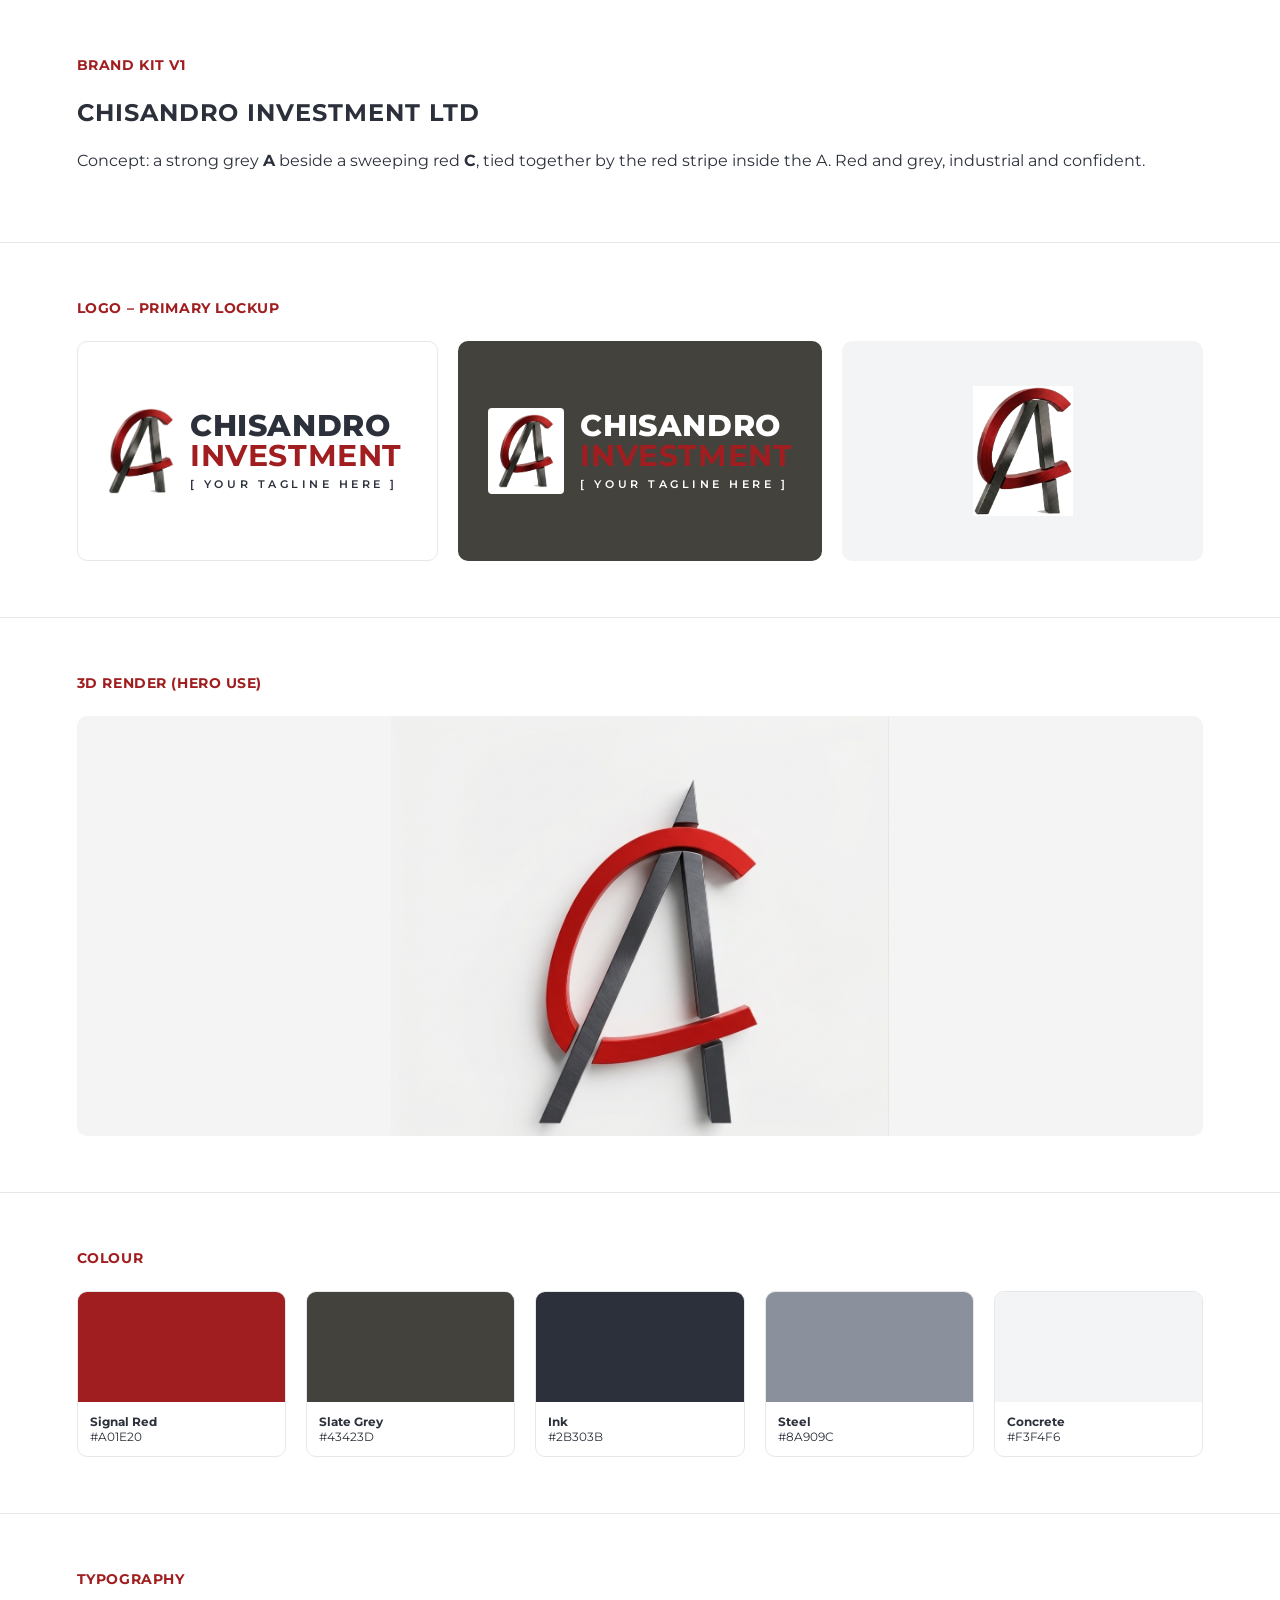
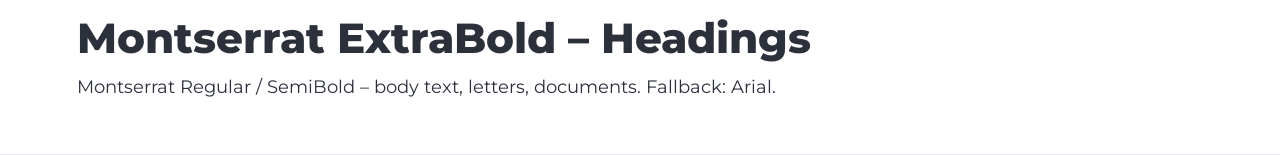
==== commit 34d6eb3a: "Match brand colours to logo shades (#A01E20 red, #43423D charcoal) Co-Authored-By: Claude Sonnet 5.5" ====
--- a/brand/brand-kit.html
+++ b/brand/brand-kit.html
@@ -3,7 +3,7 @@
 <title>Chisandro Investment LTD – Brand Kit</title>
 <link href="https://fonts.googleapis.com/css2?family=Montserrat:wght@400;600;800&display=swap" rel="stylesheet">
 <style>
-:root{--red:#A3191C;--ink:#2B303B;--grey:#4B4B48;--mid:#8A909C;--light:#F3F4F6}
+:root{--red:#A01E20;--ink:#2B303B;--grey:#43423D;--mid:#8A909C;--light:#F3F4F6}
 *{box-sizing:border-box}body{margin:0;font-family:Montserrat,Arial,sans-serif;color:var(--ink);background:#fff}
 section{padding:56px 6vw;border-bottom:1px solid #e5e7eb}
 h1,h2{margin:0 0 24px;letter-spacing:.04em;text-transform:uppercase}h2{font-size:14px;color:var(--red)}
@@ -30,8 +30,8 @@
 </div></section>
 <section><h2>3D render (hero use)</h2><div class="row"><div class="box" style="background:#f4f4f4;padding:0;overflow:hidden"><img src="logo-3d-render.jpg" alt="3D render of the Chisandro logo" style="max-width:100%;max-height:420px"></div></div></section>
 <section><h2>Colour</h2><div class="row">
-<div class="sw"><i style="background:#A3191C"></i><p><b>Signal Red</b><br>#A3191C</p></div>
-<div class="sw"><i style="background:#4B4B48"></i><p><b>Slate Grey</b><br>#4B4B48</p></div>
+<div class="sw"><i style="background:#A01E20"></i><p><b>Signal Red</b><br>#A01E20</p></div>
+<div class="sw"><i style="background:#43423D"></i><p><b>Slate Grey</b><br>#43423D</p></div>
 <div class="sw"><i style="background:#2B303B"></i><p><b>Ink</b><br>#2B303B</p></div>
 <div class="sw"><i style="background:#8A909C"></i><p><b>Steel</b><br>#8A909C</p></div>
 <div class="sw"><i style="background:#F3F4F6"></i><p><b>Concrete</b><br>#F3F4F6</p></div>
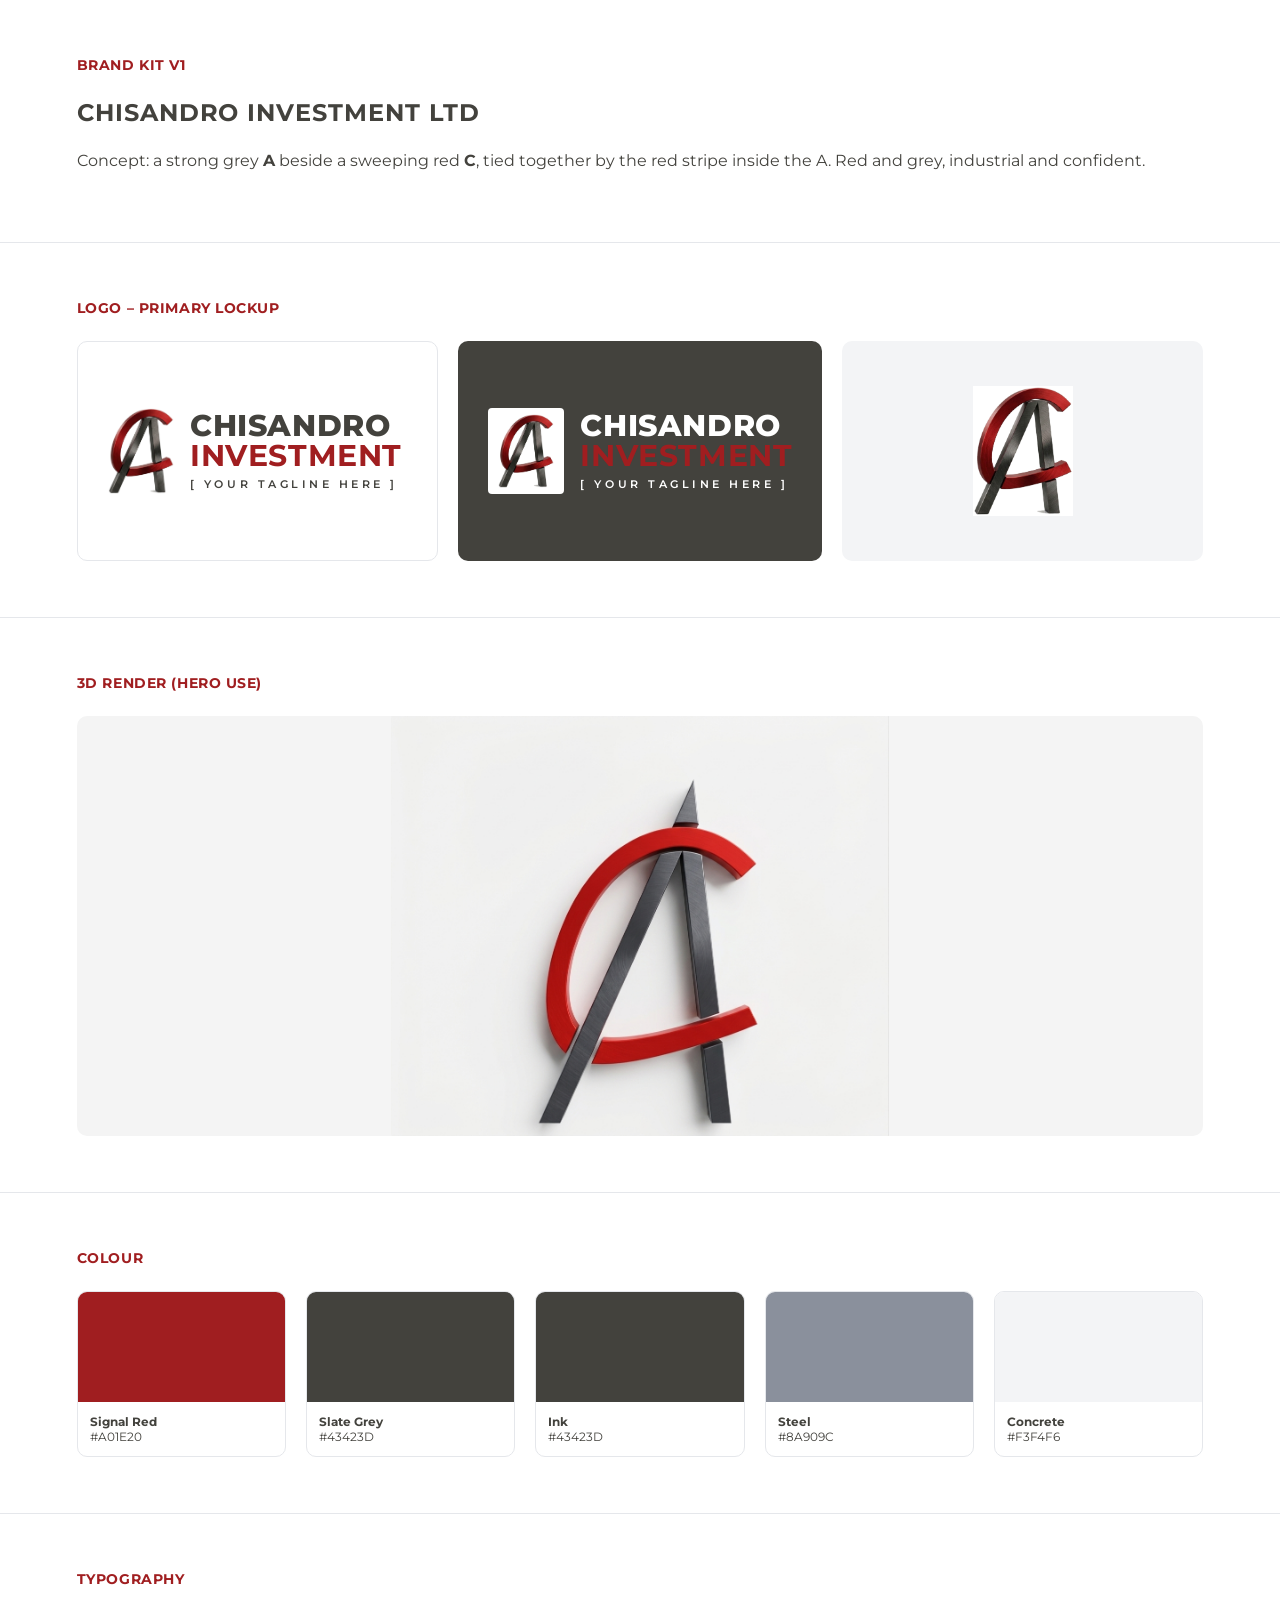
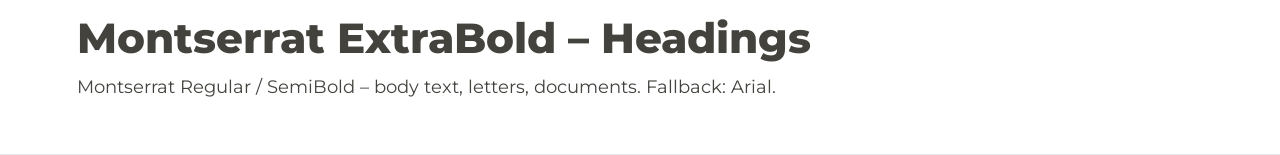
==== commit 34de91be: "Letterhead text colour matches logo charcoal Co-Authored-By: Claude Sonnet 5.5 <noreply@anthropic.co" ====
--- a/brand/brand-kit.html
+++ b/brand/brand-kit.html
@@ -3,7 +3,7 @@
 <title>Chisandro Investment LTD – Brand Kit</title>
 <link href="https://fonts.googleapis.com/css2?family=Montserrat:wght@400;600;800&display=swap" rel="stylesheet">
 <style>
-:root{--red:#A01E20;--ink:#2B303B;--grey:#43423D;--mid:#8A909C;--light:#F3F4F6}
+:root{--red:#A01E20;--ink:#43423D;--grey:#43423D;--mid:#8A909C;--light:#F3F4F6}
 *{box-sizing:border-box}body{margin:0;font-family:Montserrat,Arial,sans-serif;color:var(--ink);background:#fff}
 section{padding:56px 6vw;border-bottom:1px solid #e5e7eb}
 h1,h2{margin:0 0 24px;letter-spacing:.04em;text-transform:uppercase}h2{font-size:14px;color:var(--red)}
@@ -32,7 +32,7 @@
 <section><h2>Colour</h2><div class="row">
 <div class="sw"><i style="background:#A01E20"></i><p><b>Signal Red</b><br>#A01E20</p></div>
 <div class="sw"><i style="background:#43423D"></i><p><b>Slate Grey</b><br>#43423D</p></div>
-<div class="sw"><i style="background:#2B303B"></i><p><b>Ink</b><br>#2B303B</p></div>
+<div class="sw"><i style="background:#43423D"></i><p><b>Ink</b><br>#43423D</p></div>
 <div class="sw"><i style="background:#8A909C"></i><p><b>Steel</b><br>#8A909C</p></div>
 <div class="sw"><i style="background:#F3F4F6"></i><p><b>Concrete</b><br>#F3F4F6</p></div>
 </div></section>
